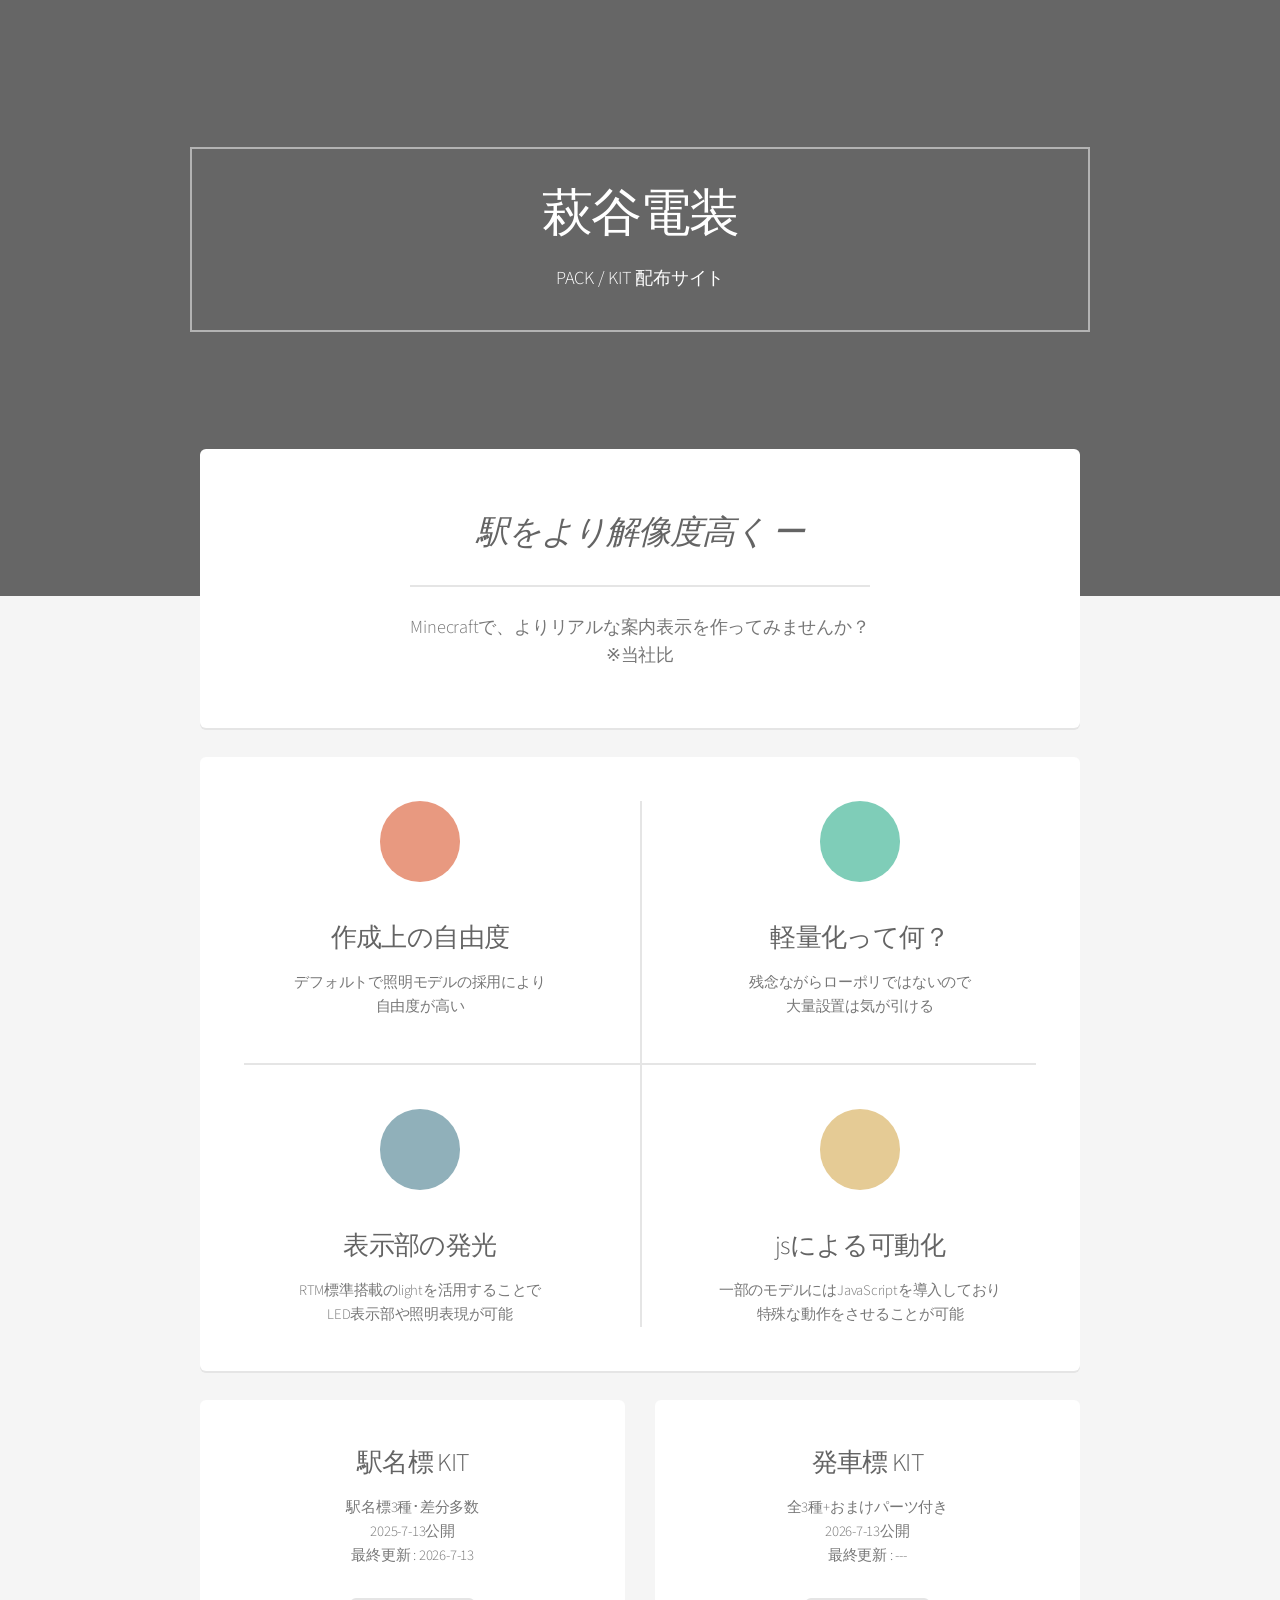
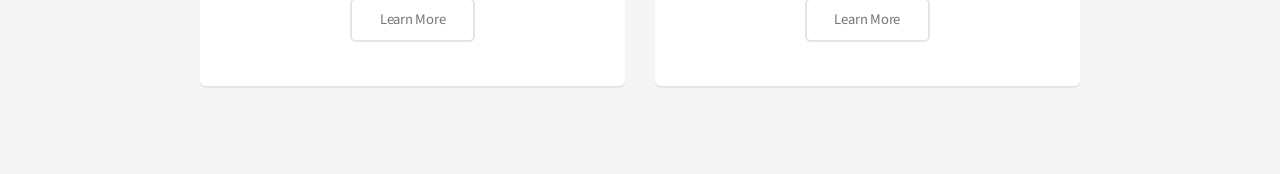
==== index.html @ 3c2722ae "改名" ====
<!DOCTYPE HTML>
<!--
	Alpha by HTML5 UP
	html5up.net | @ajlkn
	Free for personal and commercial use under the CCA 3.0 license (html5up.net/license)
-->
<html>
	<head>
		<title>萩谷電装 | HOME</title>
		<meta name="description" content="萩谷電装の公式サイトです。RTM Add-onの配布などを行っています。">
    	<meta name="viewport" content="width=device-width, initial-scale=1.0">
		<meta name="google-site-verification" content="NEF3RETQs-i0CZzL37BfuiIpjWG_Hh_5yvgDYaycKV8" />
		<link rel="icon" href="images/favicon.png" type="image/png">
		<meta charset="utf-8" />
		<meta name="viewport" content="width=device-width, initial-scale=1, user-scalable=no" />
		<link rel="stylesheet" href="assets/css/main.css" />
	</head>
	<body class="landing is-preload">
		<div id="page-wrapper">

			<!-- Header -->
				<div id="header-common"></div>

			<!-- Banner -->
				<section id="banner">
				    <div style="padding: 40px 80px; /* 上下、左右*/
								border: 2px solid rgba(255, 255, 255, 0.5); 
				                display: inline-block;
								width: 75%;
                				max-width: 900px;">
				        <h2>萩谷電装</h2>
				        <p>
				            PACK / KIT 配布サイト
				        </p>
					
				    </div>
				</section>

			<!-- Main -->
				<section id="main" class="container">

					<section class="box special">
						<header class="major">
							<h2><i>駅をより解像度高く ー</i></h2>
							<p>
								Minecraftで、よりリアルな案内表示を作ってみませんか？<br>
								※当社比
							</p>
						</header>
						<span class="image featured"><img src="images/pic01.jpg" alt="" /></span>
					</section>

					<section class="box special features">
						<div class="features-row">
							<section>
								<span class="icon solid major fa-bolt accent2"></span>
								<h3>作成上の自由度</h3>
								<p>デフォルトで照明モデルの採用により<br>自由度が高い</p>
							</section>
							<section>
								<span class="icon solid major fa-chart-area accent3"></span>
								<h3>軽量化って何？</h3>
								<p>残念ながらローポリではないので<br>大量設置は気が引ける</p>
							</section>
						</div>
						<div class="features-row">
							<section>
								<span class="icon solid major fa-lightbulb accent4"></span>
								<h3>表示部の発光</h3>
								<p>RTM標準搭載のlightを活用することで<br>LED表示部や照明表現が可能</p>
							</section>
							<section>
								<span class="icon solid major fa-code accent5"></span>
								<h3>jsによる可動化</h3>
								<p>一部のモデルにはJavaScriptを導入しており<br>特殊な動作をさせることが可能</p>
							</section>
						</div>
					</section>

					<div class="row">
						<div class="col-6 col-12-narrower">

							<section class="box special">
								<span class="image featured"><img src="images/pic02.jpg" alt="" /></span>
								<h3>駅名標 KIT</h3>
								<p>駅名標3種･差分多数<br>2025-7-13公開<br>最終更新 : 2026-7-13</p>
								<ul class="actions special">
									<li><a href="namesign.html" class="button alt">Learn More</a></li>
								</ul>
							</section>

						</div>
						<div class="col-6 col-12-narrower">

							<section class="box special">
								<span class="image featured"><img src="images/pic03.jpg" alt="" /></span>
								<h3>発車標 KIT</h3>
								<p>全3種+おまけパーツ付き<br>2026-7-13公開<br>最終更新 : ---</p>
								<ul class="actions special">
									<li><a href="depsign.html" class="button alt">Learn More</a></li>
								</ul>
							</section>

						</div>
					</div>

				</section>


			<!-- Footer -->
				<div id="footer-common"></div>

		</div>

		<!-- Scripts -->
			<script src="assets/js/common.js"></script>
			<script src="assets/js/jquery.min.js"></script>
			<script src="assets/js/jquery.dropotron.min.js"></script>
			<script src="assets/js/jquery.scrollex.min.js"></script>
			<script src="assets/js/browser.min.js"></script>
			<script src="assets/js/breakpoints.min.js"></script>
			<script src="assets/js/util.js"></script>

	</body>
</html>
---- assets/css/main.css ----
@import url("fontawesome-all.min.css");
@import url("https://fonts.googleapis.com/css?family=Source+Sans+Pro:300,400,300italic,400italic");

/*
	Alpha by HTML5 UP
	html5up.net | @ajlkn
	Free for personal and commercial use under the CCA 3.0 license (html5up.net/license)
*/

/* Reset */

/* Based on meyerweb.com/eric/tools/css/reset (v2.0 | 20110126 | License: public domain) */

	html, body, div, span, applet, object,
	iframe, h1, h2, h3, h4, h5, h6, p, blockquote,
	pre, a, abbr, acronym, address, big, cite,
	code, del, dfn, em, img, ins, kbd, q, s, samp,
	small, strike, strong, sub, sup, tt, var, b,
	u, i, center, dl, dt, dd, ol, ul, li, fieldset,
	form, label, legend, table, caption, tbody,
	tfoot, thead, tr, th, td, article, aside,
	canvas, details, embed, figure, figcaption,
	footer, header, hgroup, menu, nav, output, ruby,
	section, summary, time, mark, audio, video {
		margin: 0;
		padding: 0;
		border: 0;
		font-size: 100%;
		font: inherit;
		vertical-align: baseline;
	}

	article, aside, details, figcaption, figure,
	footer, header, hgroup, menu, nav, section {
		display: block;
	}

	body {
		line-height: 1;
	}

	ol, ul {
		list-style: none;
	}

	blockquote, q {
		quotes: none;
	}

		blockquote:before, blockquote:after, q:before, q:after {
			content: '';
			content: none;
		}

	table {
		border-collapse: collapse;
		border-spacing: 0;
	}

	body {
		-webkit-text-size-adjust: none;
	}

	mark {
		background-color: transparent;
		color: inherit;
	}

	input::-moz-focus-inner {
		border: 0;
		padding: 0;
	}

	input, select, textarea {
		-moz-appearance: none;
		-webkit-appearance: none;
		-ms-appearance: none;
		appearance: none;
	}

/* Basic */

	@-ms-viewport {
		width: device-width;
	}

	body {
		-ms-overflow-style: scrollbar;
	}

	@media screen and (max-width: 480px) {

		html, body {
			min-width: 320px;
		}

	}

	html {
		box-sizing: border-box;
	}

	*, *:before, *:after {
		box-sizing: inherit;
	}

	body {
		background: #f5f5f5;
	}

	body, input, select, textarea {
		color: #777;
		font-family: "Source Sans Pro", sans-serif;
		font-size: 16pt;
		font-weight: 300;
		line-height: 1.65em;
		letter-spacing: -0.015em;
	}

	a {
		-moz-transition: color 0.2s ease-in-out, border-bottom-color 0.2s ease-in-out;
		-webkit-transition: color 0.2s ease-in-out, border-bottom-color 0.2s ease-in-out;
		-ms-transition: color 0.2s ease-in-out, border-bottom-color 0.2s ease-in-out;
		transition: color 0.2s ease-in-out, border-bottom-color 0.2s ease-in-out;
		border-bottom: dotted 1px;
		color: #e89980;
		text-decoration: none;
	}

		a:hover {
			border-bottom-color: transparent;
		}

	strong, b {
		color: #646464;
		font-weight: 400;
	}

	em, i {
		font-style: italic;
	}

	p {
		margin: 0 0 2em 0;
	}

	h1, h2, h3, h4, h5, h6 {
		color: #646464;
		font-weight: 300;
		line-height: 1em;
		margin: 0 0 0.5em 0;
	}

		h1 a, h2 a, h3 a, h4 a, h5 a, h6 a {
			color: inherit;
			text-decoration: none;
		}

	h2 {
		font-size: 2.25em;
		line-height: 1.5em;
		letter-spacing: -0.035em;
	}

	h3 {
		font-size: 1.75em;
		line-height: 1.5em;
		letter-spacing: -0.025em;
	}

	h4 {
		font-size: 1.1em;
		line-height: 1.5em;
		letter-spacing: 0;
	}

	h5 {
		font-size: 0.9em;
		line-height: 1.5em;
		letter-spacing: 0;
	}

	h6 {
		font-size: 0.7em;
		line-height: 1.5em;
		letter-spacing: 0;
	}

	sub {
		font-size: 0.8em;
		position: relative;
		top: 0.5em;
	}

	sup {
		font-size: 0.8em;
		position: relative;
		top: -0.5em;
	}

	hr {
		border: 0;
		border-bottom: solid 2px #e5e5e5;
		margin: 2em 0;
	}

		hr.major {
			margin: 3em 0;
		}

	blockquote {
		border-left: solid 4px #e5e5e5;
		font-style: italic;
		margin: 0 0 2em 0;
		padding: 0.5em 0 0.5em 2em;
	}

	pre {
		-webkit-overflow-scrolling: touch;
		background: #f8f8f8;
		border-radius: 6px;
		border: solid 1px #e5e5e5;
		font-family: monospace;
		font-size: 0.9em;
		line-height: 1.75em;
		margin: 0 0 2em 0;
		overflow-x: auto;
		padding: 1em 1.5em;
	}

	code {
		background: #f8f8f8;
		border-radius: 6px;
		border: solid 1px #e5e5e5;
		font-family: monospace;
		font-size: 0.9em;
		margin: 0 0.25em;
		padding: 0.25em 0.65em;
	}

	.align-left {
		text-align: left;
	}

	.align-center {
		text-align: center;
	}

	.align-right {
		text-align: right;
	}

/* Row */

	.row {
		display: flex;
		flex-wrap: wrap;
		box-sizing: border-box;
		align-items: stretch;
	}

		.row > * {
			box-sizing: border-box;
		}

		.row.gtr-uniform > * > :last-child {
			margin-bottom: 0;
		}

		.row.aln-left {
			justify-content: flex-start;
		}

		.row.aln-center {
			justify-content: center;
		}

		.row.aln-right {
			justify-content: flex-end;
		}

		.row.aln-top {
			align-items: flex-start;
		}

		.row.aln-middle {
			align-items: center;
		}

		.row.aln-bottom {
			align-items: flex-end;
		}

		.row > .imp {
			order: -1;
		}

		.row > .col-1 {
			width: 8.33333%;
		}

		.row > .off-1 {
			margin-left: 8.33333%;
		}

		.row > .col-2 {
			width: 16.66667%;
		}

		.row > .off-2 {
			margin-left: 16.66667%;
		}

		.row > .col-3 {
			width: 25%;
		}

		.row > .off-3 {
			margin-left: 25%;
		}

		.row > .col-4 {
			width: 33.33333%;
		}

		.row > .off-4 {
			margin-left: 33.33333%;
		}

		.row > .col-5 {
			width: 41.66667%;
		}

		.row > .off-5 {
			margin-left: 41.66667%;
		}

		.row > .col-6 {
			width: 50%;
		}

		.row > .off-6 {
			margin-left: 50%;
		}

		.row > .col-7 {
			width: 58.33333%;
		}

		.row > .off-7 {
			margin-left: 58.33333%;
		}

		.row > .col-8 {
			width: 66.66667%;
		}

		.row > .off-8 {
			margin-left: 66.66667%;
		}

		.row > .col-9 {
			width: 75%;
		}

		.row > .off-9 {
			margin-left: 75%;
		}

		.row > .col-10 {
			width: 83.33333%;
		}

		.row > .off-10 {
			margin-left: 83.33333%;
		}

		.row > .col-11 {
			width: 91.66667%;
		}

		.row > .off-11 {
			margin-left: 91.66667%;
		}

		.row > .col-12 {
			width: 100%;
		}

		.row > .off-12 {
			margin-left: 100%;
		}

		.row.gtr-0 {
			margin-top: 0;
			margin-left: 0em;
		}

			.row.gtr-0 > * {
				padding: 0 0 0 0em;
			}

			.row.gtr-0.gtr-uniform {
				margin-top: 0em;
			}

				.row.gtr-0.gtr-uniform > * {
					padding-top: 0em;
				}

		.row.gtr-25 {
			margin-top: 0;
			margin-left: -0.5em;
		}

			.row.gtr-25 > * {
				padding: 0 0 0 0.5em;
			}

			.row.gtr-25.gtr-uniform {
				margin-top: -0.5em;
			}

				.row.gtr-25.gtr-uniform > * {
					padding-top: 0.5em;
				}

		.row.gtr-50 {
			margin-top: 0;
			margin-left: -1em;
		}

			.row.gtr-50 > * {
				padding: 0 0 0 1em;
			}

			.row.gtr-50.gtr-uniform {
				margin-top: -1em;
			}

				.row.gtr-50.gtr-uniform > * {
					padding-top: 1em;
				}

		.row {
			margin-top: 0;
			margin-left: -2em;
		}

			.row > * {
				padding: 0 0 0 2em;
			}

			.row.gtr-uniform {
				margin-top: -2em;
			}

				.row.gtr-uniform > * {
					padding-top: 2em;
				}

		.row.gtr-150 {
			margin-top: 0;
			margin-left: -3em;
		}

			.row.gtr-150 > * {
				padding: 0 0 0 3em;
			}

			.row.gtr-150.gtr-uniform {
				margin-top: -3em;
			}

				.row.gtr-150.gtr-uniform > * {
					padding-top: 3em;
				}

		.row.gtr-200 {
			margin-top: 0;
			margin-left: -4em;
		}

			.row.gtr-200 > * {
				padding: 0 0 0 4em;
			}

			.row.gtr-200.gtr-uniform {
				margin-top: -4em;
			}

				.row.gtr-200.gtr-uniform > * {
					padding-top: 4em;
				}

		@media screen and (max-width: 1680px) {

			.row {
				display: flex;
				flex-wrap: wrap;
				box-sizing: border-box;
				align-items: stretch;
			}

				.row > * {
					box-sizing: border-box;
				}

				.row.gtr-uniform > * > :last-child {
					margin-bottom: 0;
				}

				.row.aln-left {
					justify-content: flex-start;
				}

				.row.aln-center {
					justify-content: center;
				}

				.row.aln-right {
					justify-content: flex-end;
				}

				.row.aln-top {
					align-items: flex-start;
				}

				.row.aln-middle {
					align-items: center;
				}

				.row.aln-bottom {
					align-items: flex-end;
				}

				.row > .imp-wide {
					order: -1;
				}

				.row > .col-1-wide {
					width: 8.33333%;
				}

				.row > .off-1-wide {
					margin-left: 8.33333%;
				}

				.row > .col-2-wide {
					width: 16.66667%;
				}

				.row > .off-2-wide {
					margin-left: 16.66667%;
				}

				.row > .col-3-wide {
					width: 25%;
				}

				.row > .off-3-wide {
					margin-left: 25%;
				}

				.row > .col-4-wide {
					width: 33.33333%;
				}

				.row > .off-4-wide {
					margin-left: 33.33333%;
				}

				.row > .col-5-wide {
					width: 41.66667%;
				}

				.row > .off-5-wide {
					margin-left: 41.66667%;
				}

				.row > .col-6-wide {
					width: 50%;
				}

				.row > .off-6-wide {
					margin-left: 50%;
				}

				.row > .col-7-wide {
					width: 58.33333%;
				}

				.row > .off-7-wide {
					margin-left: 58.33333%;
				}

				.row > .col-8-wide {
					width: 66.66667%;
				}

				.row > .off-8-wide {
					margin-left: 66.66667%;
				}

				.row > .col-9-wide {
					width: 75%;
				}

				.row > .off-9-wide {
					margin-left: 75%;
				}

				.row > .col-10-wide {
					width: 83.33333%;
				}

				.row > .off-10-wide {
					margin-left: 83.33333%;
				}

				.row > .col-11-wide {
					width: 91.66667%;
				}

				.row > .off-11-wide {
					margin-left: 91.66667%;
				}

				.row > .col-12-wide {
					width: 100%;
				}

				.row > .off-12-wide {
					margin-left: 100%;
				}

				.row.gtr-0 {
					margin-top: 0;
					margin-left: 0em;
				}

					.row.gtr-0 > * {
						padding: 0 0 0 0em;
					}

					.row.gtr-0.gtr-uniform {
						margin-top: 0em;
					}

						.row.gtr-0.gtr-uniform > * {
							padding-top: 0em;
						}

				.row.gtr-25 {
					margin-top: 0;
					margin-left: -0.5em;
				}

					.row.gtr-25 > * {
						padding: 0 0 0 0.5em;
					}

					.row.gtr-25.gtr-uniform {
						margin-top: -0.5em;
					}

						.row.gtr-25.gtr-uniform > * {
							padding-top: 0.5em;
						}

				.row.gtr-50 {
					margin-top: 0;
					margin-left: -1em;
				}

					.row.gtr-50 > * {
						padding: 0 0 0 1em;
					}

					.row.gtr-50.gtr-uniform {
						margin-top: -1em;
					}

						.row.gtr-50.gtr-uniform > * {
							padding-top: 1em;
						}

				.row {
					margin-top: 0;
					margin-left: -2em;
				}

					.row > * {
						padding: 0 0 0 2em;
					}

					.row.gtr-uniform {
						margin-top: -2em;
					}

						.row.gtr-uniform > * {
							padding-top: 2em;
						}

				.row.gtr-150 {
					margin-top: 0;
					margin-left: -3em;
				}

					.row.gtr-150 > * {
						padding: 0 0 0 3em;
					}

					.row.gtr-150.gtr-uniform {
						margin-top: -3em;
					}

						.row.gtr-150.gtr-uniform > * {
							padding-top: 3em;
						}

				.row.gtr-200 {
					margin-top: 0;
					margin-left: -4em;
				}

					.row.gtr-200 > * {
						padding: 0 0 0 4em;
					}

					.row.gtr-200.gtr-uniform {
						margin-top: -4em;
					}

						.row.gtr-200.gtr-uniform > * {
							padding-top: 4em;
						}

		}

		@media screen and (max-width: 1280px) {

			.row {
				display: flex;
				flex-wrap: wrap;
				box-sizing: border-box;
				align-items: stretch;
			}

				.row > * {
					box-sizing: border-box;
				}

				.row.gtr-uniform > * > :last-child {
					margin-bottom: 0;
				}

				.row.aln-left {
					justify-content: flex-start;
				}

				.row.aln-center {
					justify-content: center;
				}

				.row.aln-right {
					justify-content: flex-end;
				}

				.row.aln-top {
					align-items: flex-start;
				}

				.row.aln-middle {
					align-items: center;
				}

				.row.aln-bottom {
					align-items: flex-end;
				}

				.row > .imp-normal {
					order: -1;
				}

				.row > .col-1-normal {
					width: 8.33333%;
				}

				.row > .off-1-normal {
					margin-left: 8.33333%;
				}

				.row > .col-2-normal {
					width: 16.66667%;
				}

				.row > .off-2-normal {
					margin-left: 16.66667%;
				}

				.row > .col-3-normal {
					width: 25%;
				}

				.row > .off-3-normal {
					margin-left: 25%;
				}

				.row > .col-4-normal {
					width: 33.33333%;
				}

				.row > .off-4-normal {
					margin-left: 33.33333%;
				}

				.row > .col-5-normal {
					width: 41.66667%;
				}

				.row > .off-5-normal {
					margin-left: 41.66667%;
				}

				.row > .col-6-normal {
					width: 50%;
				}

				.row > .off-6-normal {
					margin-left: 50%;
				}

				.row > .col-7-normal {
					width: 58.33333%;
				}

				.row > .off-7-normal {
					margin-left: 58.33333%;
				}

				.row > .col-8-normal {
					width: 66.66667%;
				}

				.row > .off-8-normal {
					margin-left: 66.66667%;
				}

				.row > .col-9-normal {
					width: 75%;
				}

				.row > .off-9-normal {
					margin-left: 75%;
				}

				.row > .col-10-normal {
					width: 83.33333%;
				}

				.row > .off-10-normal {
					margin-left: 83.33333%;
				}

				.row > .col-11-normal {
					width: 91.66667%;
				}

				.row > .off-11-normal {
					margin-left: 91.66667%;
				}

				.row > .col-12-normal {
					width: 100%;
				}

				.row > .off-12-normal {
					margin-left: 100%;
				}

				.row.gtr-0 {
					margin-top: 0;
					margin-left: 0em;
				}

					.row.gtr-0 > * {
						padding: 0 0 0 0em;
					}

					.row.gtr-0.gtr-uniform {
						margin-top: 0em;
					}

						.row.gtr-0.gtr-uniform > * {
							padding-top: 0em;
						}

				.row.gtr-25 {
					margin-top: 0;
					margin-left: -0.5em;
				}

					.row.gtr-25 > * {
						padding: 0 0 0 0.5em;
					}

					.row.gtr-25.gtr-uniform {
						margin-top: -0.5em;
					}

						.row.gtr-25.gtr-uniform > * {
							padding-top: 0.5em;
						}

				.row.gtr-50 {
					margin-top: 0;
					margin-left: -1em;
				}

					.row.gtr-50 > * {
						padding: 0 0 0 1em;
					}

					.row.gtr-50.gtr-uniform {
						margin-top: -1em;
					}

						.row.gtr-50.gtr-uniform > * {
							padding-top: 1em;
						}

				.row {
					margin-top: 0;
					margin-left: -2em;
				}

					.row > * {
						padding: 0 0 0 2em;
					}

					.row.gtr-uniform {
						margin-top: -2em;
					}

						.row.gtr-uniform > * {
							padding-top: 2em;
						}

				.row.gtr-150 {
					margin-top: 0;
					margin-left: -3em;
				}

					.row.gtr-150 > * {
						padding: 0 0 0 3em;
					}

					.row.gtr-150.gtr-uniform {
						margin-top: -3em;
					}

						.row.gtr-150.gtr-uniform > * {
							padding-top: 3em;
						}

				.row.gtr-200 {
					margin-top: 0;
					margin-left: -4em;
				}

					.row.gtr-200 > * {
						padding: 0 0 0 4em;
					}

					.row.gtr-200.gtr-uniform {
						margin-top: -4em;
					}

						.row.gtr-200.gtr-uniform > * {
							padding-top: 4em;
						}

		}

		@media screen and (max-width: 980px) {

			.row {
				display: flex;
				flex-wrap: wrap;
				box-sizing: border-box;
				align-items: stretch;
			}

				.row > * {
					box-sizing: border-box;
				}

				.row.gtr-uniform > * > :last-child {
					margin-bottom: 0;
				}

				.row.aln-left {
					justify-content: flex-start;
				}

				.row.aln-center {
					justify-content: center;
				}

				.row.aln-right {
					justify-content: flex-end;
				}

				.row.aln-top {
					align-items: flex-start;
				}

				.row.aln-middle {
					align-items: center;
				}

				.row.aln-bottom {
					align-items: flex-end;
				}

				.row > .imp-narrow {
					order: -1;
				}

				.row > .col-1-narrow {
					width: 8.33333%;
				}

				.row > .off-1-narrow {
					margin-left: 8.33333%;
				}

				.row > .col-2-narrow {
					width: 16.66667%;
				}

				.row > .off-2-narrow {
					margin-left: 16.66667%;
				}

				.row > .col-3-narrow {
					width: 25%;
				}

				.row > .off-3-narrow {
					margin-left: 25%;
				}

				.row > .col-4-narrow {
					width: 33.33333%;
				}

				.row > .off-4-narrow {
					margin-left: 33.33333%;
				}

				.row > .col-5-narrow {
					width: 41.66667%;
				}

				.row > .off-5-narrow {
					margin-left: 41.66667%;
				}

				.row > .col-6-narrow {
					width: 50%;
				}

				.row > .off-6-narrow {
					margin-left: 50%;
				}

				.row > .col-7-narrow {
					width: 58.33333%;
				}

				.row > .off-7-narrow {
					margin-left: 58.33333%;
				}

				.row > .col-8-narrow {
					width: 66.66667%;
				}

				.row > .off-8-narrow {
					margin-left: 66.66667%;
				}

				.row > .col-9-narrow {
					width: 75%;
				}

				.row > .off-9-narrow {
					margin-left: 75%;
				}

				.row > .col-10-narrow {
					width: 83.33333%;
				}

				.row > .off-10-narrow {
					margin-left: 83.33333%;
				}

				.row > .col-11-narrow {
					width: 91.66667%;
				}

				.row > .off-11-narrow {
					margin-left: 91.66667%;
				}

				.row > .col-12-narrow {
					width: 100%;
				}

				.row > .off-12-narrow {
					margin-left: 100%;
				}

				.row.gtr-0 {
					margin-top: 0;
					margin-left: 0em;
				}

					.row.gtr-0 > * {
						padding: 0 0 0 0em;
					}

					.row.gtr-0.gtr-uniform {
						margin-top: 0em;
					}

						.row.gtr-0.gtr-uniform > * {
							padding-top: 0em;
						}

				.row.gtr-25 {
					margin-top: 0;
					margin-left: -0.5em;
				}

					.row.gtr-25 > * {
						padding: 0 0 0 0.5em;
					}

					.row.gtr-25.gtr-uniform {
						margin-top: -0.5em;
					}

						.row.gtr-25.gtr-uniform > * {
							padding-top: 0.5em;
						}

				.row.gtr-50 {
					margin-top: 0;
					margin-left: -1em;
				}

					.row.gtr-50 > * {
						padding: 0 0 0 1em;
					}

					.row.gtr-50.gtr-uniform {
						margin-top: -1em;
					}

						.row.gtr-50.gtr-uniform > * {
							padding-top: 1em;
						}

				.row {
					margin-top: 0;
					margin-left: -2em;
				}

					.row > * {
						padding: 0 0 0 2em;
					}

					.row.gtr-uniform {
						margin-top: -2em;
					}

						.row.gtr-uniform > * {
							padding-top: 2em;
						}

				.row.gtr-150 {
					margin-top: 0;
					margin-left: -3em;
				}

					.row.gtr-150 > * {
						padding: 0 0 0 3em;
					}

					.row.gtr-150.gtr-uniform {
						margin-top: -3em;
					}

						.row.gtr-150.gtr-uniform > * {
							padding-top: 3em;
						}

				.row.gtr-200 {
					margin-top: 0;
					margin-left: -4em;
				}

					.row.gtr-200 > * {
						padding: 0 0 0 4em;
					}

					.row.gtr-200.gtr-uniform {
						margin-top: -4em;
					}

						.row.gtr-200.gtr-uniform > * {
							padding-top: 4em;
						}

		}

		@media screen and (max-width: 840px) {

			.row {
				display: flex;
				flex-wrap: wrap;
				box-sizing: border-box;
				align-items: stretch;
			}

				.row > * {
					box-sizing: border-box;
				}

				.row.gtr-uniform > * > :last-child {
					margin-bottom: 0;
				}

				.row.aln-left {
					justify-content: flex-start;
				}

				.row.aln-center {
					justify-content: center;
				}

				.row.aln-right {
					justify-content: flex-end;
				}

				.row.aln-top {
					align-items: flex-start;
				}

				.row.aln-middle {
					align-items: center;
				}

				.row.aln-bottom {
					align-items: flex-end;
				}

				.row > .imp-narrower {
					order: -1;
				}

				.row > .col-1-narrower {
					width: 8.33333%;
				}

				.row > .off-1-narrower {
					margin-left: 8.33333%;
				}

				.row > .col-2-narrower {
					width: 16.66667%;
				}

				.row > .off-2-narrower {
					margin-left: 16.66667%;
				}

				.row > .col-3-narrower {
					width: 25%;
				}

				.row > .off-3-narrower {
					margin-left: 25%;
				}

				.row > .col-4-narrower {
					width: 33.33333%;
				}

				.row > .off-4-narrower {
					margin-left: 33.33333%;
				}

				.row > .col-5-narrower {
					width: 41.66667%;
				}

				.row > .off-5-narrower {
					margin-left: 41.66667%;
				}

				.row > .col-6-narrower {
					width: 50%;
				}

				.row > .off-6-narrower {
					margin-left: 50%;
				}

				.row > .col-7-narrower {
					width: 58.33333%;
				}

				.row > .off-7-narrower {
					margin-left: 58.33333%;
				}

				.row > .col-8-narrower {
					width: 66.66667%;
				}

				.row > .off-8-narrower {
					margin-left: 66.66667%;
				}

				.row > .col-9-narrower {
					width: 75%;
				}

				.row > .off-9-narrower {
					margin-left: 75%;
				}

				.row > .col-10-narrower {
					width: 83.33333%;
				}

				.row > .off-10-narrower {
					margin-left: 83.33333%;
				}

				.row > .col-11-narrower {
					width: 91.66667%;
				}

				.row > .off-11-narrower {
					margin-left: 91.66667%;
				}

				.row > .col-12-narrower {
					width: 100%;
				}

				.row > .off-12-narrower {
					margin-left: 100%;
				}

				.row.gtr-0 {
					margin-top: 0;
					margin-left: 0em;
				}

					.row.gtr-0 > * {
						padding: 0 0 0 0em;
					}

					.row.gtr-0.gtr-uniform {
						margin-top: 0em;
					}

						.row.gtr-0.gtr-uniform > * {
							padding-top: 0em;
						}

				.row.gtr-25 {
					margin-top: 0;
					margin-left: -0.5em;
				}

					.row.gtr-25 > * {
						padding: 0 0 0 0.5em;
					}

					.row.gtr-25.gtr-uniform {
						margin-top: -0.5em;
					}

						.row.gtr-25.gtr-uniform > * {
							padding-top: 0.5em;
						}

				.row.gtr-50 {
					margin-top: 0;
					margin-left: -1em;
				}

					.row.gtr-50 > * {
						padding: 0 0 0 1em;
					}

					.row.gtr-50.gtr-uniform {
						margin-top: -1em;
					}

						.row.gtr-50.gtr-uniform > * {
							padding-top: 1em;
						}

				.row {
					margin-top: 0;
					margin-left: -2em;
				}

					.row > * {
						padding: 0 0 0 2em;
					}

					.row.gtr-uniform {
						margin-top: -2em;
					}

						.row.gtr-uniform > * {
							padding-top: 2em;
						}

				.row.gtr-150 {
					margin-top: 0;
					margin-left: -3em;
				}

					.row.gtr-150 > * {
						padding: 0 0 0 3em;
					}

					.row.gtr-150.gtr-uniform {
						margin-top: -3em;
					}

						.row.gtr-150.gtr-uniform > * {
							padding-top: 3em;
						}

				.row.gtr-200 {
					margin-top: 0;
					margin-left: -4em;
				}

					.row.gtr-200 > * {
						padding: 0 0 0 4em;
					}

					.row.gtr-200.gtr-uniform {
						margin-top: -4em;
					}

						.row.gtr-200.gtr-uniform > * {
							padding-top: 4em;
						}

		}

		@media screen and (max-width: 736px) {

			.row {
				display: flex;
				flex-wrap: wrap;
				box-sizing: border-box;
				align-items: stretch;
			}

				.row > * {
					box-sizing: border-box;
				}

				.row.gtr-uniform > * > :last-child {
					margin-bottom: 0;
				}

				.row.aln-left {
					justify-content: flex-start;
				}

				.row.aln-center {
					justify-content: center;
				}

				.row.aln-right {
					justify-content: flex-end;
				}

				.row.aln-top {
					align-items: flex-start;
				}

				.row.aln-middle {
					align-items: center;
				}

				.row.aln-bottom {
					align-items: flex-end;
				}

				.row > .imp-mobile {
					order: -1;
				}

				.row > .col-1-mobile {
					width: 8.33333%;
				}

				.row > .off-1-mobile {
					margin-left: 8.33333%;
				}

				.row > .col-2-mobile {
					width: 16.66667%;
				}

				.row > .off-2-mobile {
					margin-left: 16.66667%;
				}

				.row > .col-3-mobile {
					width: 25%;
				}

				.row > .off-3-mobile {
					margin-left: 25%;
				}

				.row > .col-4-mobile {
					width: 33.33333%;
				}

				.row > .off-4-mobile {
					margin-left: 33.33333%;
				}

				.row > .col-5-mobile {
					width: 41.66667%;
				}

				.row > .off-5-mobile {
					margin-left: 41.66667%;
				}

				.row > .col-6-mobile {
					width: 50%;
				}

				.row > .off-6-mobile {
					margin-left: 50%;
				}

				.row > .col-7-mobile {
					width: 58.33333%;
				}

				.row > .off-7-mobile {
					margin-left: 58.33333%;
				}

				.row > .col-8-mobile {
					width: 66.66667%;
				}

				.row > .off-8-mobile {
					margin-left: 66.66667%;
				}

				.row > .col-9-mobile {
					width: 75%;
				}

				.row > .off-9-mobile {
					margin-left: 75%;
				}

				.row > .col-10-mobile {
					width: 83.33333%;
				}

				.row > .off-10-mobile {
					margin-left: 83.33333%;
				}

				.row > .col-11-mobile {
					width: 91.66667%;
				}

				.row > .off-11-mobile {
					margin-left: 91.66667%;
				}

				.row > .col-12-mobile {
					width: 100%;
				}

				.row > .off-12-mobile {
					margin-left: 100%;
				}

				.row.gtr-0 {
					margin-top: 0;
					margin-left: 0em;
				}

					.row.gtr-0 > * {
						padding: 0 0 0 0em;
					}

					.row.gtr-0.gtr-uniform {
						margin-top: 0em;
					}

						.row.gtr-0.gtr-uniform > * {
							padding-top: 0em;
						}

				.row.gtr-25 {
					margin-top: 0;
					margin-left: -0.5em;
				}

					.row.gtr-25 > * {
						padding: 0 0 0 0.5em;
					}

					.row.gtr-25.gtr-uniform {
						margin-top: -0.5em;
					}

						.row.gtr-25.gtr-uniform > * {
							padding-top: 0.5em;
						}

				.row.gtr-50 {
					margin-top: 0;
					margin-left: -1em;
				}

					.row.gtr-50 > * {
						padding: 0 0 0 1em;
					}

					.row.gtr-50.gtr-uniform {
						margin-top: -1em;
					}

						.row.gtr-50.gtr-uniform > * {
							padding-top: 1em;
						}

				.row {
					margin-top: 0;
					margin-left: -2em;
				}

					.row > * {
						padding: 0 0 0 2em;
					}

					.row.gtr-uniform {
						margin-top: -2em;
					}

						.row.gtr-uniform > * {
							padding-top: 2em;
						}

				.row.gtr-150 {
					margin-top: 0;
					margin-left: -3em;
				}

					.row.gtr-150 > * {
						padding: 0 0 0 3em;
					}

					.row.gtr-150.gtr-uniform {
						margin-top: -3em;
					}

						.row.gtr-150.gtr-uniform > * {
							padding-top: 3em;
						}

				.row.gtr-200 {
					margin-top: 0;
					margin-left: -4em;
				}

					.row.gtr-200 > * {
						padding: 0 0 0 4em;
					}

					.row.gtr-200.gtr-uniform {
						margin-top: -4em;
					}

						.row.gtr-200.gtr-uniform > * {
							padding-top: 4em;
						}

		}

		@media screen and (max-width: 480px) {

			.row {
				display: flex;
				flex-wrap: wrap;
				box-sizing: border-box;
				align-items: stretch;
			}

				.row > * {
					box-sizing: border-box;
				}

				.row.gtr-uniform > * > :last-child {
					margin-bottom: 0;
				}

				.row.aln-left {
					justify-content: flex-start;
				}

				.row.aln-center {
					justify-content: center;
				}

				.row.aln-right {
					justify-content: flex-end;
				}

				.row.aln-top {
					align-items: flex-start;
				}

				.row.aln-middle {
					align-items: center;
				}

				.row.aln-bottom {
					align-items: flex-end;
				}

				.row > .imp-mobilep {
					order: -1;
				}

				.row > .col-1-mobilep {
					width: 8.33333%;
				}

				.row > .off-1-mobilep {
					margin-left: 8.33333%;
				}

				.row > .col-2-mobilep {
					width: 16.66667%;
				}

				.row > .off-2-mobilep {
					margin-left: 16.66667%;
				}

				.row > .col-3-mobilep {
					width: 25%;
				}

				.row > .off-3-mobilep {
					margin-left: 25%;
				}

				.row > .col-4-mobilep {
					width: 33.33333%;
				}

				.row > .off-4-mobilep {
					margin-left: 33.33333%;
				}

				.row > .col-5-mobilep {
					width: 41.66667%;
				}

				.row > .off-5-mobilep {
					margin-left: 41.66667%;
				}

				.row > .col-6-mobilep {
					width: 50%;
				}

				.row > .off-6-mobilep {
					margin-left: 50%;
				}

				.row > .col-7-mobilep {
					width: 58.33333%;
				}

				.row > .off-7-mobilep {
					margin-left: 58.33333%;
				}

				.row > .col-8-mobilep {
					width: 66.66667%;
				}

				.row > .off-8-mobilep {
					margin-left: 66.66667%;
				}

				.row > .col-9-mobilep {
					width: 75%;
				}

				.row > .off-9-mobilep {
					margin-left: 75%;
				}

				.row > .col-10-mobilep {
					width: 83.33333%;
				}

				.row > .off-10-mobilep {
					margin-left: 83.33333%;
				}

				.row > .col-11-mobilep {
					width: 91.66667%;
				}

				.row > .off-11-mobilep {
					margin-left: 91.66667%;
				}

				.row > .col-12-mobilep {
					width: 100%;
				}

				.row > .off-12-mobilep {
					margin-left: 100%;
				}

				.row.gtr-0 {
					margin-top: 0;
					margin-left: 0em;
				}

					.row.gtr-0 > * {
						padding: 0 0 0 0em;
					}

					.row.gtr-0.gtr-uniform {
						margin-top: 0em;
					}

						.row.gtr-0.gtr-uniform > * {
							padding-top: 0em;
						}

				.row.gtr-25 {
					margin-top: 0;
					margin-left: -0.5em;
				}

					.row.gtr-25 > * {
						padding: 0 0 0 0.5em;
					}

					.row.gtr-25.gtr-uniform {
						margin-top: -0.5em;
					}

						.row.gtr-25.gtr-uniform > * {
							padding-top: 0.5em;
						}

				.row.gtr-50 {
					margin-top: 0;
					margin-left: -1em;
				}

					.row.gtr-50 > * {
						padding: 0 0 0 1em;
					}

					.row.gtr-50.gtr-uniform {
						margin-top: -1em;
					}

						.row.gtr-50.gtr-uniform > * {
							padding-top: 1em;
						}

				.row {
					margin-top: 0;
					margin-left: -2em;
				}

					.row > * {
						padding: 0 0 0 2em;
					}

					.row.gtr-uniform {
						margin-top: -2em;
					}

						.row.gtr-uniform > * {
							padding-top: 2em;
						}

				.row.gtr-150 {
					margin-top: 0;
					margin-left: -3em;
				}

					.row.gtr-150 > * {
						padding: 0 0 0 3em;
					}

					.row.gtr-150.gtr-uniform {
						margin-top: -3em;
					}

						.row.gtr-150.gtr-uniform > * {
							padding-top: 3em;
						}

				.row.gtr-200 {
					margin-top: 0;
					margin-left: -4em;
				}

					.row.gtr-200 > * {
						padding: 0 0 0 4em;
					}

					.row.gtr-200.gtr-uniform {
						margin-top: -4em;
					}

						.row.gtr-200.gtr-uniform > * {
							padding-top: 4em;
						}

		}

/* Container */

	.container {
		margin: 0 auto;
		max-width: calc(100% - 5em);
		width: 60em;
	}

		.container.xsmall {
			width: 15em;
		}

		.container.small {
			width: 30em;
		}

		.container.medium {
			width: 45em;
		}

		.container.large {
			width: 75em;
		}

		.container.xlarge {
			width: 90em;
		}

		.container.max {
			width: 100%;
		}

		@media screen and (max-width: 840px) {

			.container {
				width: 100% !important;
			}

		}

		@media screen and (max-width: 736px) {

			.container {
				max-width: 100%;
			}

		}

/* Section/Article */

	section.special, article.special {
		text-align: center;
	}

	header p {
		color: #999;
		position: relative;
		margin: 0 0 1.5em 0;
		font-style: italic;
	}

	header h2 + p {
		font-size: 1.25em;
		margin-top: -1em;
		line-height: 1.5em;
	}

	header h3 + p {
		font-size: 1.1em;
		margin-top: -0.85em;
		line-height: 1.5em;
	}

	header h4 + p,
	header h5 + p,
	header h6 + p {
		font-size: 0.8em;
		margin-top: -0.5em;
		line-height: 1.5em;
	}

	header.major {
		padding: 1em 0;
		text-align: center;
	}

		header.major h2 {
			margin: 0;
		}

		header.major p {
			display: inline-block;
			border-top: solid 2px #e5e5e5;
			color: #777;
			margin: 1.5em 0 0 0;
			padding: 1.5em 0 0 0;
			font-style: normal;
		}

/* Form */

	form {
		margin: 0 0 2em 0;
	}

	label {
		color: #646464;
		display: block;
		font-size: 0.9em;
		font-weight: 300;
		margin: 0 0 1em 0;
	}

	input[type="text"],
	input[type="password"],
	input[type="email"],
	select,
	textarea {
		-moz-appearance: none;
		-webkit-appearance: none;
		-ms-appearance: none;
		appearance: none;
		background-color: #f8f8f8;
		border-radius: 6px;
		border: solid 1px #e5e5e5;
		color: inherit;
		display: block;
		outline: 0;
		padding: 0 1em;
		text-decoration: none;
		width: 100%;
    	resize: none; /* これで手動サイズ変更を禁止します */
	}

		input[type="text"]:invalid,
		input[type="password"]:invalid,
		input[type="email"]:invalid,
		select:invalid,
		textarea:invalid {
			box-shadow: none;
		}

		input[type="text"]:focus,
		input[type="password"]:focus,
		input[type="email"]:focus,
		select:focus,
		textarea:focus {
			border-color: #e89980;
			box-shadow: 0 0 0 2px #e89980;
		}

	select {
		background-image: url("data:image/svg+xml;charset=utf8,%3Csvg xmlns='http://www.w3.org/2000/svg' width='40' height='40' preserveAspectRatio='none' viewBox='0 0 40 40'%3E%3Cpath d='M9.4,12.3l10.4,10.4l10.4-10.4c0.2-0.2,0.5-0.4,0.9-0.4c0.3,0,0.6,0.1,0.9,0.4l3.3,3.3c0.2,0.2,0.4,0.5,0.4,0.9 c0,0.4-0.1,0.6-0.4,0.9L20.7,31.9c-0.2,0.2-0.5,0.4-0.9,0.4c-0.3,0-0.6-0.1-0.9-0.4L4.3,17.3c-0.2-0.2-0.4-0.5-0.4-0.9 c0-0.4,0.1-0.6,0.4-0.9l3.3-3.3c0.2-0.2,0.5-0.4,0.9-0.4S9.1,12.1,9.4,12.3z' fill='%23e5e5e5' /%3E%3C/svg%3E");
		background-size: 1.25em;
		background-repeat: no-repeat;
		background-position: calc(100% - 1em) center;
		height: 3em;
		padding-right: 3em;
		text-overflow: ellipsis;
	}

		select option {
			color: #777;
			background-color: #f5f5f5;
		}

		select:focus::-ms-value {
			background-color: transparent;
		}

		select::-ms-expand {
			display: none;
		}

	input[type="text"],
	input[type="password"],
	input[type="email"],
	select {
		height: 3em;
	}

	textarea {
		padding: 0.75em 1em;
	}

	input[type="checkbox"],
	input[type="radio"] {
		-moz-appearance: none;
		-webkit-appearance: none;
		-ms-appearance: none;
		appearance: none;
		display: block;
		float: left;
		margin-right: -2em;
		opacity: 0;
		width: 1em;
		z-index: -1;
	}

		input[type="checkbox"] + label,
		input[type="radio"] + label {
			text-decoration: none;
			color: #777;
			cursor: pointer;
			display: inline-block;
			font-size: 1em;
			font-weight: 300;
			padding-left: 2.55em;
			padding-right: 0.75em;
			position: relative;
		}

			input[type="checkbox"] + label:before,
			input[type="radio"] + label:before {
				-moz-osx-font-smoothing: grayscale;
				-webkit-font-smoothing: antialiased;
				display: inline-block;
				font-style: normal;
				font-variant: normal;
				text-rendering: auto;
				line-height: 1;
				text-transform: none !important;
				font-family: 'Font Awesome 5 Free';
				font-weight: 900;
			}

			input[type="checkbox"] + label:before,
			input[type="radio"] + label:before {
				background: #f8f8f8;
				border-radius: 6px;
				border: solid 1px #e5e5e5;
				content: '';
				display: inline-block;
				font-size: 0.8em;
				height: 2.25em;
				left: 0;
				line-height: 2.25em;
				position: absolute;
				text-align: center;
				top: 0;
				width: 2.25em;
			}

		input[type="checkbox"]:checked + label:before,
		input[type="radio"]:checked + label:before {
			background: #666;
			border-color: #666;
			color: #ffffff;
			content: '\f00c';
		}

		input[type="checkbox"]:focus + label:before,
		input[type="radio"]:focus + label:before {
			border-color: #e89980;
			box-shadow: 0 0 0 1px #e89980;
		}

	input[type="checkbox"] + label:before {
		border-radius: 6px;
	}

	input[type="radio"] + label:before {
		border-radius: 100%;
	}

	::-webkit-input-placeholder {
		color: #999 !important;
		opacity: 1.0;
	}

	:-moz-placeholder {
		color: #999 !important;
		opacity: 1.0;
	}

	::-moz-placeholder {
		color: #999 !important;
		opacity: 1.0;
	}

	:-ms-input-placeholder {
		color: #999 !important;
		opacity: 1.0;
	}

/* Box */

	.box {
		background: #fff;
		border-radius: 6px;
		box-shadow: 0 2px 0 0 #e5e5e5;
		margin: 0 0 2em 0;
		padding: 3em;
	}

		.box > :last-child {
			margin-bottom: 0;
		}

		.box.alt {
			background: none !important;
			border-radius: 0 !important;
			box-shadow: none !important;
			margin: 0 0 2em 0;
			padding: 0 !important;
		}

		.box.features .features-row {
			border-top: solid 2px #e5e5e5;
			position: relative;
		}

			.box.features .features-row:after {
				clear: both;
				content: '';
				display: block;
			}

			.box.features .features-row section {
				float: left;
				padding: 3em;
				width: 50%;
			}

				.box.features .features-row section :last-child {
					margin-bottom: 0;
				}

				.box.features .features-row section:nth-child(2n) {
					padding-right: 0;
				}

					.box.features .features-row section:nth-child(2n):before {
						background: #e5e5e5;
						content: '';
						display: block;
						height: 100%;
						margin-left: -3em;
						position: absolute;
						top: 0;
						width: 2px;
					}

				.box.features .features-row section:nth-child(2n-1) {
					padding-left: 0;
				}

			.box.features .features-row:first-child {
				border-top: 0;
			}

				.box.features .features-row:first-child section {
					padding-top: 0;
				}

			.box.features .features-row:last-child {
				padding-bottom: 0;
			}

				.box.features .features-row:last-child section {
					padding-bottom: 0;
				}

		.box.special {
			text-align: center;
		}

		.box .image.featured {
			border-radius: 0;
			display: block;
			margin: 3em 0 3em -3em;
			position: relative;
			width: calc(100% + 6em);
		}

			.box .image.featured img {
				border-radius: 0;
				display: block;
				width: 100%;
			}

			.box .image.featured:first-child {
				border-radius: 6px 6px 0 0;
				margin-bottom: 3em;
				margin-top: -3em;
			}

				.box .image.featured:first-child img {
					border-radius: 6px 6px 0 0;
				}

			.box .image.featured:last-child {
				border-radius: 0 0 6px 6px;
				margin-bottom: -3em;
				margin-top: 3em;
			}

				.box .image.featured:last-child img {
					border-radius: 0 0 6px 6px;
				}

			
			

/* Icon */

	.icon {
		text-decoration: none;
		border-bottom: none;
		position: relative;
	}

		.icon:before {
			-moz-osx-font-smoothing: grayscale;
			-webkit-font-smoothing: antialiased;
			display: inline-block;
			font-style: normal;
			font-variant: normal;
			text-rendering: auto;
			line-height: 1;
			text-transform: none !important;
			font-family: 'Font Awesome 5 Free';
			font-weight: 400;
		}

		.icon > .label {
			display: none;
		}

		.icon:before {
			line-height: inherit;
		}

		.icon.solid:before {
			font-weight: 900;
		}

		.icon.brands:before {
			font-family: 'Font Awesome 5 Brands';
		}

		.icon.major {
			background: #666;
			border-radius: 100%;
			color: #ffffff;
			cursor: default;
			display: inline-block;
			height: 5.5em;
			line-height: 5.5em;
			margin: 0 0 2em 0;
			width: 5.5em;
		}

			.icon.major:before {
				font-size: 2.5em;
			}

			.icon.major.accent1 {
				background: #666;
				color: #ffffff;
			}

			.icon.major.accent2 {
				background: #e89980;
				color: #ffffff;
			}

			.icon.major.accent3 {
				background: #7fcdb8;
				color: #ffffff;
			}

			.icon.major.accent4 {
				background: #90b0ba;
				color: #ffffff;
			}

			.icon.major.accent5 {
				background: #e5cb95;
				color: #ffffff;
			}

/* Image */

	.image {
		border-radius: 6px;
		border: 0;
		display: inline-block;
		position: relative;
	}

		.image img {
			border-radius: 6px;
			display: block;
		}

		.image.left {
			float: left;
			padding: 0 1.5em 1em 0;
			top: 0.25em;
		}

		.image.right {
			float: right;
			padding: 0 0 1em 1.5em;
			top: 0.25em;
		}

		.image.fit {
			display: block;
			margin: 0 0 2em 0;
			width: 100%;
		}

			.image.fit img {
				display: block;
				width: 100%;
			}

/* List */

	ol {
		list-style: decimal;
		margin: 0 0 2em 0;
		padding-left: 1.25em;
	}

		ol li {
			padding-left: 0.25em;
		}

	ul {
		list-style: disc;
		margin: 0 0 2em 0;
		padding-left: 1em;
	}

		ul li {
			padding-left: 0.5em;
		}

		ul.alt {
			list-style: none;
			padding-left: 0;
		}

			ul.alt li {
				border-top: solid 1px #e5e5e5;
				padding: 0.5em 0;
			}

				ul.alt li:first-child {
					border-top: 0;
					padding-top: 0;
				}

		ul.icons {
			cursor: default;
			list-style: none;
			padding-left: 0;
		}

			ul.icons li {
				display: inline-block;
				padding: 0 1.25em 0 0;
			}

				ul.icons li:last-child {
					padding-right: 0;
				}

				ul.icons li .icon {
					color: inherit;
				}

					ul.icons li .icon:before {
						font-size: 1.75em;
					}

	dl {
		margin: 0 0 2em 0;
	}

/* Actions */

	ul.actions {
		display: -moz-flex;
		display: -webkit-flex;
		display: -ms-flex;
		display: flex;
		cursor: default;
		list-style: none;
		margin-left: -1em;
		padding-left: 0;
	}

		ul.actions li {
			padding: 0 0 0 1em;
			vertical-align: middle;
		}

		ul.actions.special {
			-moz-justify-content: center;
			-webkit-justify-content: center;
			-ms-justify-content: center;
			justify-content: center;
			width: 100%;
			margin-left: 0;
		}

			ul.actions.special li:first-child {
				padding-left: 0;
			}

		ul.actions.stacked {
			-moz-flex-direction: column;
			-webkit-flex-direction: column;
			-ms-flex-direction: column;
			flex-direction: column;
			margin-left: 0;
		}

			ul.actions.stacked li {
				padding: 1.3em 0 0 0;
			}

				ul.actions.stacked li:first-child {
					padding-top: 0;
				}

		ul.actions.fit {
			width: calc(100% + 1em);
		}

			ul.actions.fit li {
				-moz-flex-grow: 1;
				-webkit-flex-grow: 1;
				-ms-flex-grow: 1;
				flex-grow: 1;
				-moz-flex-shrink: 1;
				-webkit-flex-shrink: 1;
				-ms-flex-shrink: 1;
				flex-shrink: 1;
				width: 100%;
			}

				ul.actions.fit li > * {
					width: 100%;
				}

			ul.actions.fit.stacked {
				width: 100%;
			}

		@media screen and (max-width: 480px) {

			ul.actions:not(.fixed) {
				-moz-flex-direction: column;
				-webkit-flex-direction: column;
				-ms-flex-direction: column;
				flex-direction: column;
				margin-left: 0;
				width: 100% !important;
			}

				ul.actions:not(.fixed) li {
					-moz-flex-grow: 1;
					-webkit-flex-grow: 1;
					-ms-flex-grow: 1;
					flex-grow: 1;
					-moz-flex-shrink: 1;
					-webkit-flex-shrink: 1;
					-ms-flex-shrink: 1;
					flex-shrink: 1;
					padding: 1em 0 0 0;
					text-align: center;
					width: 100%;
				}

					ul.actions:not(.fixed) li > * {
						width: 100%;
					}

					ul.actions:not(.fixed) li:first-child {
						padding-top: 0;
					}

					ul.actions:not(.fixed) li input[type="submit"],
					ul.actions:not(.fixed) li input[type="reset"],
					ul.actions:not(.fixed) li input[type="button"],
					ul.actions:not(.fixed) li button,
					ul.actions:not(.fixed) li .button {
						width: 100%;
					}

						ul.actions:not(.fixed) li input[type="submit"].icon:before,
						ul.actions:not(.fixed) li input[type="reset"].icon:before,
						ul.actions:not(.fixed) li input[type="button"].icon:before,
						ul.actions:not(.fixed) li button.icon:before,
						ul.actions:not(.fixed) li .button.icon:before {
							margin-left: -0.5em;
						}

		}

/* Table */

	.table-wrapper {
		-webkit-overflow-scrolling: touch;
		overflow-x: auto;
	}

	table {
		margin: 0 0 2em 0;
		width: 100%;
	}

		table tbody tr {
			border: solid 1px #e5e5e5;
			border-left: 0;
			border-right: 0;
		}

			table tbody tr:nth-child(2n + 1) {
				background-color: #f8f8f8;
			}

		table td {
			padding: 0.75em 0.75em;
		}

		table th {
			color: #646464;
			font-size: 0.9em;
			font-weight: 300;
			padding: 0 0.75em 0.75em 0.75em;
			text-align: left;
		}

		table thead {
			border-bottom: solid 2px #e5e5e5;
		}

		table tfoot {
			border-top: solid 2px #e5e5e5;
		}

		table.alt {
			border-collapse: separate;
		}

			table.alt tbody tr td {
				border: solid 1px #e5e5e5;
				border-left-width: 0;
				border-top-width: 0;
			}

				table.alt tbody tr td:first-child {
					border-left-width: 1px;
				}

			table.alt tbody tr:first-child td {
				border-top-width: 1px;
			}

			table.alt thead {
				border-bottom: 0;
			}

			table.alt tfoot {
				border-top: 0;
			}

/* Button */

	input[type="submit"],
	input[type="reset"],
	input[type="button"],
	.button {
		-moz-appearance: none;
		-webkit-appearance: none;
		-ms-appearance: none;
		appearance: none;
		-moz-transition: background-color 0.2s ease-in-out, color 0.2s ease-in-out;
		-webkit-transition: background-color 0.2s ease-in-out, color 0.2s ease-in-out;
		-ms-transition: background-color 0.2s ease-in-out, color 0.2s ease-in-out;
		transition: background-color 0.2s ease-in-out, color 0.2s ease-in-out;
		background-color: #666;
		border-radius: 6px;
		border: 0;
		color: #ffffff;
		cursor: pointer;
		display: inline-block;
		font-weight: 400;
		height: 3em;
		line-height: 3em;
		padding: 0 2em;
		text-align: center;
		text-decoration: none;
		white-space: nowrap;
	}

		input[type="submit"]:hover,
		input[type="reset"]:hover,
		input[type="button"]:hover,
		.button:hover {
			background-color: #737373;
		}

		input[type="submit"]:active,
		input[type="reset"]:active,
		input[type="button"]:active,
		.button:active {
			background-color: #595959;
		}

		input[type="submit"].icon,
		input[type="reset"].icon,
		input[type="button"].icon,
		.button.icon {
			padding-left: 1.35em;
		}

			input[type="submit"].icon:before,
			input[type="reset"].icon:before,
			input[type="button"].icon:before,
			.button.icon:before {
				margin-right: 0.5em;
			}

		input[type="submit"].fit,
		input[type="reset"].fit,
		input[type="button"].fit,
		.button.fit {
			width: 100%;
		}

		input[type="submit"].small,
		input[type="reset"].small,
		input[type="button"].small,
		.button.small {
			font-size: 0.8em;
			height: 2.7em;
			line-height: 2.7em;
		}

		input[type="submit"].large,
		input[type="reset"].large,
		input[type="button"].large,
		.button.large {
			font-size: 1.25em;
			height: 2.7em;
			line-height: 2.7em;
		}

		input[type="submit"].alt,
		input[type="reset"].alt,
		input[type="button"].alt,
		.button.alt {
			background-color: transparent;
			box-shadow: inset 0 0 0 2px #e5e5e5;
			color: #777;
		}

			input[type="submit"].alt:hover,
			input[type="reset"].alt:hover,
			input[type="button"].alt:hover,
			.button.alt:hover {
				background-color: #f8f8f8;
			}

			input[type="submit"].alt:active,
			input[type="reset"].alt:active,
			input[type="button"].alt:active,
			.button.alt:active {
				background-color: #f0f0f0;
			}

			input[type="submit"].alt.icon:before,
			input[type="reset"].alt.icon:before,
			input[type="button"].alt.icon:before,
			.button.alt.icon:before {
				color: #999;
			}

		input[type="submit"].primary,
		input[type="reset"].primary,
		input[type="button"].primary,
		.button.primary {
			background-color: #e89980;
			color: #ffffff !important;
		}

			input[type="submit"].primary:hover,
			input[type="reset"].primary:hover,
			input[type="button"].primary:hover,
			.button.primary:hover {
				background-color: #ecaa96;
			}

			input[type="submit"].primary:active,
			input[type="reset"].primary:active,
			input[type="button"].primary:active,
			.button.primary:active {
				background-color: #e4886a;
			}

		input[type="submit"].disabled, input[type="submit"]:disabled,
		input[type="reset"].disabled,
		input[type="reset"]:disabled,
		input[type="button"].disabled,
		input[type="button"]:disabled,
		.button.disabled,
		.button:disabled {
			background-color: #777 !important;
			box-shadow: inset 0 -0.15em 0 0 rgba(0, 0, 0, 0.15);
			color: #f5f5f5 !important;
			cursor: default;
			opacity: 0.25;
		}

		/* 既存のボタンのデザインを継承しつつ、カーソルだけを固定する専用クラス */
		.no-cursor {
		    cursor: default !important;
		}

			/* ポップアップ(tooltip)のサイズと位置だけを狙い撃ち */
			.tooltip {
			    /* 1. 横幅を「文字の長さ」にピタッと合わせる */
			    width: max-content !important; 
			    min-width: 0 !important;
			    white-space: nowrap !important; /* 改行させない */
			
			    /* 2. 位置をボタンのすぐ上まで下げる */
			    /* 「上すぎる」場合はこの数字を 102% や 105% に調整 */
			    bottom: 75% !important; 
			    left: 50% !important;
			    transform: translateX(-50%) !important;
			
			    /* 3. ポップアップ自体の文字サイズを小さく */
			    font-size: 0.75rem !important; 
			    padding: 4px 10px !important; /* 左右の余白を少し詰める */
			
			    /* 4. その他、今のデザインを維持しつつ調整 */
			    position: absolute !important;
			    z-index: 100 !important;
			}

/* Header */

	#page-wrapper {
		padding-top: 3em;
	}

	body.landing #page-wrapper {
		padding-top: 0;
	}

	@-moz-keyframes reveal-header {
		0% {
			top: -5em;
		}

		100% {
			top: 0;
		}
	}

	@-webkit-keyframes reveal-header {
		0% {
			top: -5em;
		}

		100% {
			top: 0;
		}
	}

	@-ms-keyframes reveal-header {
		0% {
			top: -5em;
		}

		100% {
			top: 0;
		}
	}

	@keyframes reveal-header {
		0% {
			top: -5em;
		}

		100% {
			top: 0;
		}
	}

	#header {
		background: #444;
		color: #bbb;
		cursor: default;
		height: 3.25em;
		left: 0;
		line-height: 3.25em;
		position: fixed;
		top: 0;
		width: 100%;
		z-index: 10000;
	}

		#header h1 {
			color: inherit;
			height: inherit;
			left: 1.25em;
			line-height: inherit;
			margin: 0;
			padding: 0;
			position: absolute;
			top: 0;
		}

			#header h1 a {
				color: #fff;
				font-weight: 400;
				border: 0;
			}

		#header nav {
			height: inherit;
			line-height: inherit;
			position: absolute;
			right: 0.75em;
			top: 0;
			vertical-align: middle;
		}

			#header nav > ul {
				list-style: none;
				margin: 0;
				padding-left: 0;
			}

				#header nav > ul > li {
					display: inline-block;
					padding-left: 0;
				}

					#header nav > ul > li > ul {
						display: none;
					}

					#header nav > ul > li a {
						display: inline-block;
						height: 2em;
						line-height: 1.95em;
						padding: 0 1em;
						border-radius: 6px;
					}

					#header nav > ul > li a:not(.button) {
						color: #fff;
						display: inline-block;
						text-decoration: none;
						border: 0;
					}

						#header nav > ul > li a:not(.button).icon:before {
							color: #999;
							margin-right: 0.5em;
						}

					#header nav > ul > li:first-child {
						margin-left: 0;
					}

					#header nav > ul > li.active a:not(.button) {
						background-color: rgba(153, 153, 153, 0.25);
					}

					#header nav > ul > li .button {
						margin: 0 0 0 0.5em;
						position: relative;
					}

		#header input[type="submit"],
		#header input[type="reset"],
		#header input[type="button"],
		#header .button {
			background-color: transparent;
			box-shadow: inset 0 0 0 2px #999;
			color: #fff;
		}

			#header input[type="submit"]:hover,
			#header input[type="reset"]:hover,
			#header input[type="button"]:hover,
			#header .button:hover {
				background-color: rgba(153, 153, 153, 0.25);
			}

			#header input[type="submit"]:active,
			#header input[type="reset"]:active,
			#header input[type="button"]:active,
			#header .button:active {
				background-color: rgba(153, 153, 153, 0.5);
			}

		#header .container {
			position: relative;
		}

			#header .container h1 {
				left: 0;
			}

			#header .container nav {
				right: 0;
			}

		#header.reveal {
			-moz-animation: reveal-header 0.5s;
			-webkit-animation: reveal-header 0.5s;
			-ms-animation: reveal-header 0.5s;
			animation: reveal-header 0.5s;
		}

		#header.alt {
			-moz-animation: none;
			-webkit-animation: none;
			-ms-animation: none;
			animation: none;
			background: none;
			color: rgba(255, 255, 255, 0.75);
			position: absolute;
		}

			#header.alt nav > ul > li a:not(.button).icon:before {
				color: rgba(255, 255, 255, 0.75);
			}

			#header.alt nav > ul > li.active a:not(.button) {
				background-color: rgba(255, 255, 255, 0.2);
			}

			#header.alt input[type="submit"],
			#header.alt input[type="reset"],
			#header.alt input[type="button"],
			#header.alt .button {
				box-shadow: inset 0 0 0 2px rgba(255, 255, 255, 0.5);
			}

				#header.alt input[type="submit"]:hover,
				#header.alt input[type="reset"]:hover,
				#header.alt input[type="button"]:hover,
				#header.alt .button:hover {
					background-color: rgba(255, 255, 255, 0.1);
				}

				#header.alt input[type="submit"]:active,
				#header.alt input[type="reset"]:active,
				#header.alt input[type="button"]:active,
				#header.alt .button:active {
					background-color: rgba(255, 255, 255, 0.2);
				}

	.dropotron {
		background: #fff;
		border-radius: 6px;
		box-shadow: 0 2px 0 0 rgba(0, 0, 0, 0.065), inset 0 -1px 0 0 #fff, inset 0 0 0 1px rgba(229, 229, 229, 0.5);
		list-style: none;
		margin: calc(-0.5em + 1px) 0 0 1px;
		padding: 0.5em 0;
		width: 11em;
	}

		.dropotron li {
			padding: 0;
		}

			.dropotron li a, .dropotron li span {
				-moz-transition: none;
				-webkit-transition: none;
				-ms-transition: none;
				transition: none;
				border: 0;
				border-top: solid 1px #f2f2f2;
				color: inherit;
				display: block;
				padding: 0.15em 1em;
			}

			.dropotron li:first-child > a, .dropotron li:first-child > span {
				border-top: 0;
			}

			.dropotron li.active > a, .dropotron li.active > span, .dropotron li:hover > a, .dropotron li:hover > span {
				background: #e89980;
				color: #ffffff;
			}

		.dropotron.level-0 {
			font-size: 0.9em;
			margin: 1em 0 0 0;
		}

			.dropotron.level-0:before {
				-moz-transform: rotate(45deg);
				-webkit-transform: rotate(45deg);
				-ms-transform: rotate(45deg);
				transform: rotate(45deg);
				background: #fff;
				border: solid 1px rgba(229, 229, 229, 0.5);
				border-bottom: 0;
				border-right: 0;
				box-shadow: -0.25em -0.125em 0.125em 0 rgba(0, 0, 0, 0.015);
				content: '';
				display: block;
				height: 0.75em;
				position: absolute;
				right: 1.25em;
				top: -0.375em;
				width: 0.75em;
				z-index: 0;
			}

/* Banner */

	#banner {
		background-attachment: scroll,							fixed;
		background-color: #666;
		background-image: url("images/overlay.png"), url("../../images/banner.jpg");
		background-position: top left,						center center;
		background-repeat: repeat,							no-repeat;
		background-size: auto,							cover;
		color: #fff;
		padding: 12em 0 20em 0;
		text-align: center;
	}

		#banner :last-child {
			margin-bottom: 0;
		}

		#banner h2, #banner h3, #banner h4, #banner h5, #banner h6 {
			color: #fff;
		}

		#banner h2 {
			font-size: 3.5em;
			line-height: 1em;
			margin: 0 0 0.5em 0;
			padding: 0;
		}

		#banner p {
			font-size: 1.25em;
			margin-bottom: 1.75em;
		}

		#banner input[type="submit"],
		#banner input[type="reset"],
		#banner input[type="button"],
		#banner .button {
			background-color: transparent;
			box-shadow: inset 0 0 0 2px rgba(255, 255, 255, 0.5);
			color: #fff;
			min-width: 12em;
		}

			#banner input[type="submit"]:hover,
			#banner input[type="reset"]:hover,
			#banner input[type="button"]:hover,
			#banner .button:hover {
				background-color: rgba(255, 255, 255, 0.1);
			}

			#banner input[type="submit"]:active,
			#banner input[type="reset"]:active,
			#banner input[type="button"]:active,
			#banner .button:active {
				background-color: rgba(255, 255, 255, 0.2);
			}

			#banner input[type="submit"].primary,
			#banner input[type="reset"].primary,
			#banner input[type="button"].primary,
			#banner .button.primary {
				background: #fff;
				color: #666 !important;
			}

/* Main */

	#main {
		padding: 4em 0;
	}

		#main > header {
			text-align: center;
			margin: 0 0 3em 0;
		}

			#main > header h2 {
				font-size: 2.75em;
				margin: 0;
			}

			#main > header p {
				border-top: solid 2px #d4d4d4;
				width: 66%;
				color: #777;
				display: inline-block;
				font-style: normal;
				margin: 1em 0 0 0;
				padding: 1em 0 1.25em 0;
			}

	body.landing #main {
		margin-top: -14em;
	}

/* Footer */

	#footer {
		background: #f0f0f0;
		padding: 4em 0 6em 0;
		text-align: center;
	}

		#footer .icons a {
			-moz-transition: opacity 0.2s ease-in-out;
			-webkit-transition: opacity 0.2s ease-in-out;
			-ms-transition: opacity 0.2s ease-in-out;
			transition: opacity 0.2s ease-in-out;
			opacity: 0.35;
		}

			#footer .icons a:hover {
				opacity: 0.75;
			}

		#footer .copyright {
			color: #999;
			font-size: 0.9em;
			line-height: 1em;
			margin: 2em 0 0 0;
			padding: 0;
			text-align: center;
		}

			#footer .copyright a {
				color: inherit;
			}

			#footer .copyright li {
				border-left: solid 1px #dddddd;
				display: inline-block;
				list-style: none;
				margin-left: 1em;
				padding-left: 1em;
			}

				#footer .copyright li:first-child {
					border-left: 0;
					margin-left: 0;
					padding-left: 0;
				}
				
		    /* ツールチップ全体の親要素 */
		    .copy-item {
		        position: relative;
		        display: inline-block;
		    }
		
		    /* 吹き出し本体（ベース） */
		    .copy-item .tooltip {
		        visibility: hidden;
		        opacity: 0;
		        position: absolute;
		        z-index: 10;
		        bottom: 150%; /* アイコンからの高さ */
		        left: 50%;
		        transform: translateX(-50%) translateY(0);
		        transition: all 0.3s ease;
			
		        background-color: #555;
		        color: #fff;
		        padding: 6px 12px;
		        border-radius: 6px;
		        font-size: 0.75rem;
		        white-space: nowrap;
		        pointer-events: none; /* マウス反応を邪魔しない */
		    }
		
		    /* 吹き出しのツノ（三角形） */
		    .copy-item .tooltip::after {
		        content: "";
		        position: absolute;
		        top: 100%; /* 本体の真下 */
		        left: 50%;
		        margin-left: -5px;
		        border-width: 5px;
		        border-style: solid;
		        border-color: #555 transparent transparent transparent; /* 基本は黒 */
		        transition: border-color 0.3s ease;
		    }
		
		    /* 【ホバー時】または【コピー完了時】の表示設定（位置を固定） */
		    .copy-item:hover .tooltip,
		    .copy-item.is-copied .tooltip {
		        visibility: visible !important;
		        opacity: 1 !important;
		        transform: translateX(-50%) translateY(-8px) !important; /* 上に8px浮かす */
		    }
		
		    /* 【コピー完了時】専用の色指定 */
		    .copy-item.is-copied .tooltip {
		        background-color: #0ab927 !important;
		        color: #ffffff !important;
		        font-weight: bold;
		    }
		
		    /* 【コピー完了時】専用のツノの色 */
		    .copy-item.is-copied .tooltip::after {
		        border-top-color: #0ab927 !important;
		    }
			
/* Aboutセクション（コンテナ）の調整 */
			.about-container {
			    align-items: flex-start; /* 写真と文章の頭を合わせる */
			}

			/* プロフィール写真の調整 */
			.profile-photo {
			    text-align: center;      /* モバイル時に中央寄せ */
			}

			.profile-photo .image img {
			    /* 縦長写真を綺麗に収めるための設定。
			        これを入れておくと、写真の縦横比が保たれます。
			    */
			    width: 100%;             /* 横幅はコンテナに合わせる */
			    height: auto;            /* 高さは自動調整 */
			    border-radius: 8px;      /* 角を少し丸くする（お好みで） */
			    object-fit: cover;       /* 写真が歪まないように収める */
			}

			/* プロフィール文章の調整 */
			.profile-text {
			    padding-left: 2rem !important; /* 写真との間に余白を作る（モバイルではリセット） */
			}

			/* モバイル（スマートフォン）用の調整 */
			@media screen and (max-width: 736px) {
			    .profile-photo {
			        margin-bottom: 2rem; /* 写真と文章の間に余白を作る */
			    }
			
			    .profile-text {
			        padding-left: 0 !important; /* 横の余白をなくす */
			        text-align: center;       /* 文章を中央寄せ（お好みで） */
			    }
			}
			
/* CTA */

	#cta {
		background: #e89980;
		color: #f9e6df;
		padding: 3.5em 0 4em 0;
		text-align: center;
	}

		#cta h2, #cta h3, #cta h4, #cta h5, #cta h6 {
			color: inherit;
		}

		#cta form {
			margin: 0 auto;
			max-width: 100%;
			width: 25em;
		}

		#cta input[type="submit"],
		#cta input[type="reset"],
		#cta input[type="button"],
		#cta .button {
			box-shadow: none;
			background: #fff;
			color: #e89980;
		}

		#cta input[type="text"],
		#cta input[type="password"],
		#cta input[type="email"],
		#cta select,
		#cta textarea {
			color: #ffffff;
			background: rgba(255, 255, 255, 0.15);
			border: 0;
		}

			#cta input[type="text"]:focus,
			#cta input[type="password"]:focus,
			#cta input[type="email"]:focus,
			#cta select:focus,
			#cta textarea:focus {
				box-shadow: inset 0 0 0 2px #fff;
			}

		#cta ::-webkit-input-placeholder {
			color: rgba(255, 255, 255, 0.75) !important;
		}

		#cta :-moz-placeholder {
			color: rgba(255, 255, 255, 0.75) !important;
		}

		#cta ::-moz-placeholder {
			color: rgba(255, 255, 255, 0.75) !important;
		}

		#cta :-ms-input-placeholder {
			color: rgba(255, 255, 255, 0.75) !important;
		}

		#cta .formerize-placeholder {
			color: rgba(255, 255, 255, 0.75) !important;
		}

/* Wide */

	@media screen and (max-width: 1680px) {

		/* Basic */

			body, input, select, textarea {
				font-size: 13pt;
			}

		/* Banner */

			#banner {
				padding: 10em 0 18em 0;
			}

	}

/* Normal */

	@media screen and (max-width: 1280px) {

		/* Basic */

			body, input, select, textarea {
				font-size: 11pt;
			}

		/* Header */

			.dropotron.level-0 {
				font-size: 1em;
			}

		/* Banner */

			#banner {
				background-attachment: scroll;
			}

				#banner h2 {
					font-size: 3.5em;
				}

	}

/* Narrow */

	@media screen and (max-width: 980px) {

		/* Basic */

			body, input, select, textarea {
				font-size: 11pt;
			}

	}

/* Narrower */

	#navPanel, #navButton {
		display: none;
	}

	@media screen and (max-width: 840px) {

		/* Basic */

			html, body {
				overflow-x: hidden;
			}

			body, input, select, textarea {
				font-size: 11pt;
			}

			h2 br, h3 br, h4 br, h5 br, h6 br {
				display: none;
			}

		/* Section/Article */

			header br {
				display: none;
			}

			header.major {
				padding: 0 4em;
			}

		/* Box */

			.box {
				padding: 3em 2em;
			}

				.box.features > section {
					padding: 3em 2em;
				}

				.box .image.featured {
					margin-left: -2em;
					width: calc(100% + 4em);
				}

					.box .image.featured:first-child {
						margin-bottom: 3em;
						margin-top: -3em;
					}

					.box .image.featured:last-child {
						margin-bottom: -3em;
						margin-top: 3em;
					}

		/* Header */

			#page-wrapper {
				padding-top: 0;
			}

			#header {
				display: none;
			}

		/* Banner */

		/* Nav */

			#page-wrapper {
				-moz-backface-visibility: hidden;
				-webkit-backface-visibility: hidden;
				-ms-backface-visibility: hidden;
				backface-visibility: hidden;
				-moz-transition: -moz-transform 0.5s ease;
				-webkit-transition: -webkit-transform 0.5s ease;
				-ms-transition: -ms-transform 0.5s ease;
				transition: transform 0.5s ease;
				padding-bottom: 1px;
			}

			#navButton {
				-moz-backface-visibility: hidden;
				-webkit-backface-visibility: hidden;
				-ms-backface-visibility: hidden;
				backface-visibility: hidden;
				-moz-transition: -moz-transform 0.5s ease;
				-webkit-transition: -webkit-transform 0.5s ease;
				-ms-transition: -ms-transform 0.5s ease;
				transition: transform 0.5s ease;
				display: block;
				height: 44px;
				left: 0;
				position: fixed;
				top: 0;
				width: 100%;
				z-index: 10001;
			}

				#navButton .toggle {
					text-decoration: none;
					height: 100%;
					left: 0;
					position: absolute;
					top: 0;
					width: 100%;
					border: 0;
					outline: 0;
				}

					#navButton .toggle:before {
						-moz-osx-font-smoothing: grayscale;
						-webkit-font-smoothing: antialiased;
						display: inline-block;
						font-style: normal;
						font-variant: normal;
						text-rendering: auto;
						line-height: 1;
						text-transform: none !important;
						font-family: 'Font Awesome 5 Free';
						font-weight: 900;
					}

					#navButton .toggle:before {
						background: rgba(192, 192, 192, 0.75);
						border-radius: 6px;
						color: #fff;
						content: '\f0c9';
						display: block;
						font-size: 16px;
						height: 2.25em;
						left: 0.5em;
						line-height: 2.25em;
						position: absolute;
						text-align: center;
						top: 0.5em;
						width: 3.5em;
					}

			#navPanel {
				-moz-backface-visibility: hidden;
				-webkit-backface-visibility: hidden;
				-ms-backface-visibility: hidden;
				backface-visibility: hidden;
				-moz-transform: translateX(-275px);
				-webkit-transform: translateX(-275px);
				-ms-transform: translateX(-275px);
				transform: translateX(-275px);
				-moz-transition: -moz-transform 0.5s ease;
				-webkit-transition: -webkit-transform 0.5s ease;
				-ms-transition: -ms-transform 0.5s ease;
				transition: transform 0.5s ease;
				display: block;
				height: 100%;
				left: 0;
				overflow-y: auto;
				position: fixed;
				top: 0;
				width: 275px;
				z-index: 10002;
				background: #2b2b2b;
				color: #bbb;
			}

				#navPanel .link {
					border-bottom: 0;
					border-top: solid 1px rgba(255, 255, 255, 0.05);
					color: #bbb;
					display: block;
					height: 44px;
					line-height: 44px;
					padding: 0 1em 0 1em;
					text-decoration: none;
				}

					#navPanel .link:first-child {
						border-top: 0;
					}

					#navPanel .link.depth-0 {
						color: #fff;
					}

					#navPanel .link .indent-1 {
						display: inline-block;
						width: 1em;
					}

					#navPanel .link .indent-2 {
						display: inline-block;
						width: 2em;
					}

					#navPanel .link .indent-3 {
						display: inline-block;
						width: 3em;
					}

					#navPanel .link .indent-4 {
						display: inline-block;
						width: 4em;
					}

					#navPanel .link .indent-5 {
						display: inline-block;
						width: 5em;
					}

			body.navPanel-visible #page-wrapper {
				-moz-transform: translateX(275px);
				-webkit-transform: translateX(275px);
				-ms-transform: translateX(275px);
				transform: translateX(275px);
			}

			body.navPanel-visible #navButton {
				-moz-transform: translateX(275px);
				-webkit-transform: translateX(275px);
				-ms-transform: translateX(275px);
				transform: translateX(275px);
			}

			body.navPanel-visible #navPanel {
				-moz-transform: translateX(0);
				-webkit-transform: translateX(0);
				-ms-transform: translateX(0);
				transform: translateX(0);
			}

	}

/* Mobile */

	@media screen and (max-width: 736px) {

		/* Basic */

			body, input, select, textarea {
				font-size: 11pt;
			}

			h2 {
				font-size: 1.75em;
				line-height: 1.35em;
				letter-spacing: -0.025em;
			}

			h3 {
				font-size: 1.5em;
			}

			h4 {
				font-size: 1em;
			}

		/* Section/Article */

			header.major {
				padding: 1em;
			}

				header.major h2, header.major p {
					padding-left: 0.5em;
					padding-right: 0.5em;
				}

		/* Box */

			.box {
				margin: 1em;
				overflow-x: hidden;
				padding: 2em 2em !important;
			}

				.box.features .features-row {
					border-top: 0;
					padding: 0;
				}

					.box.features .features-row section {
						border: 0;
						border-top: solid 1px #e5e5e5 !important;
						float: none;
						margin: 2em 0 0 0 !important;
						padding: 2em 0 0 0 !important;
						width: 100%;
					}

					.box.features .features-row:first-child section:first-child {
						border-top: 0 !important;
						margin-top: 0 !important;
						padding-top: 0 !important;
					}

				.box .image.featured {
					margin-left: -2em;
					width: calc(100% + 4em);
				}

					.box .image.featured:first-child {
						margin-bottom: 2em;
						margin-top: -2em;
					}

					.box .image.featured:last-child {
						margin-bottom: -2em;
						margin-top: 2em;
					}

		/* Banner */

			#banner {
				padding: 4em 0;
			}

				#banner h2 {
					font-size: 2.25em;
				}

				#banner p {
					font-size: 1.25em;
				}

		/* Main */

			#main {
				padding: 4em 0 0 0;
			}

				#main > header {
					margin: 0 2em 1.5em 2em;
				}

					#main > header h2 {
						font-size: 2em;
					}

					#main > header p {
						font-size: 1em;
						padding-bottom: 1em;
					}

			body.landing #main {
				padding: 0;
				margin-top: 0;
			}

		/* Footer */

			#footer {
				padding: 4em 0;
			}

				#footer .copyright li {
					border-left: 0;
					display: block;
					line-height: 2em;
					margin-left: 0;
					padding-left: 0;
				}

	}

/* Mobile (Portrait) */

	@media screen and (max-width: 480px) {

		/* Basic */

			html, body {
				min-width: 320px;
			}

			body, input, select, textarea {
				font-size: 11pt;
			}

		/* Section/Article */

			header.major {
				padding: 0;
			}

		/* List */

			ul.actions {
				margin: 0 0 2em 0;
			}

				ul.actions li {
					display: block;
					padding: 1em 0 0 0;
					text-align: center;
					width: 100%;
				}

					ul.actions li:first-child {
						padding-top: 0;
					}

					ul.actions li > * {
						width: 100%;
						margin: 0 !important;
					}

						ul.actions li > *.icon:before {
							margin-left: -2em;
						}

				ul.actions.small li {
					padding: 0.5em 0 0 0;
				}

					ul.actions.small li:first-child {
						padding-top: 0;
					}

		/* Box */

			.box {
				border-radius: 0;
				box-shadow: none;
				margin: 1em 0 0 0;
				padding: 3em 1em !important;
			}

				.box.features .features-row section {
					margin: 3em 0 0 0 !important;
					padding: 3em 0 0 0 !important;
				}

				.box .image.featured {
					border-radius: 0;
					margin-left: -1em;
					width: calc(100% + 2em);
				}

					.box .image.featured img {
						border-radius: 0 !important;
					}

					.box .image.featured:first-child {
						margin-bottom: 3em;
						margin-top: -3em;
					}

					.box .image.featured:last-child {
						margin-bottom: -3em;
						margin-top: 3em;
					}

		/* Banner */

			#banner {
				padding: 5em 3em 4em 3em;
			}

		/* Main */

			#main > .box:first-child {
				margin-top: 0;
			}

		/* CTA */

			#cta {
				padding: 2.5em 1em 3em 1em;
			}

	}
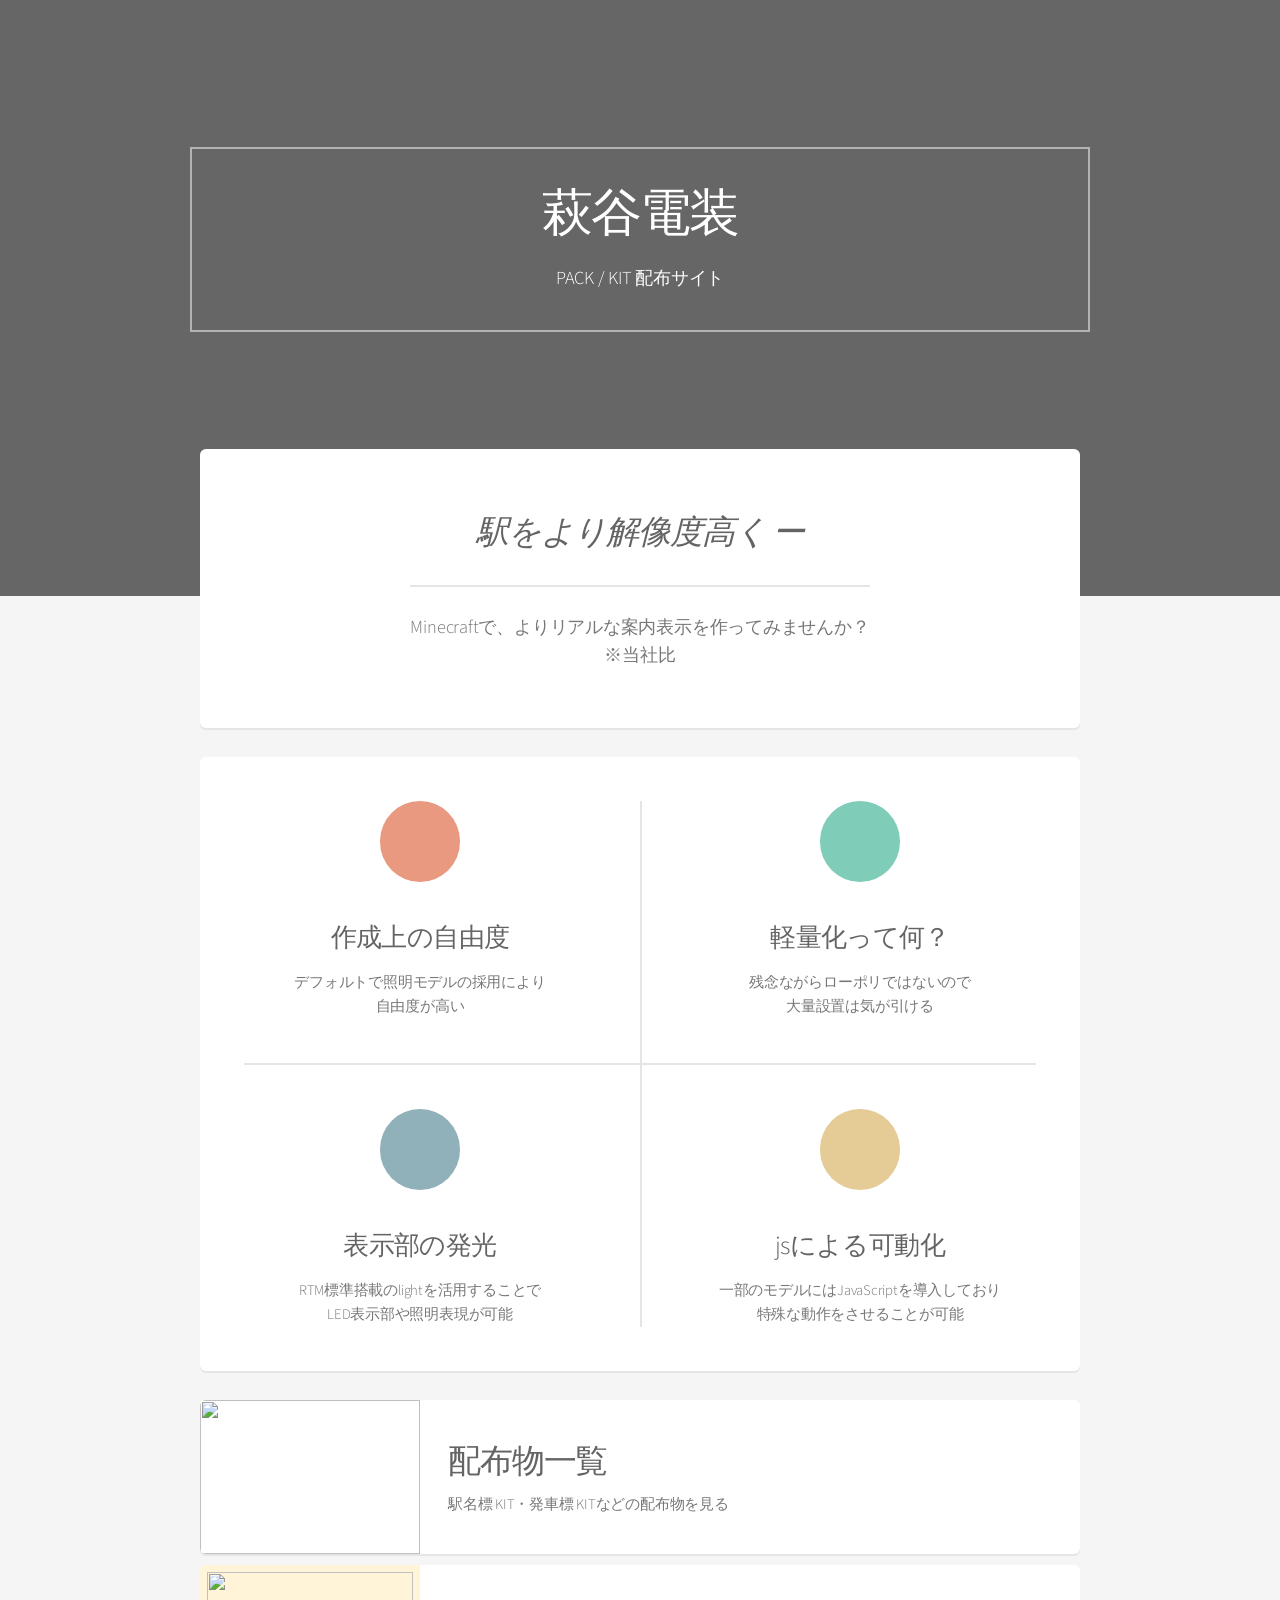
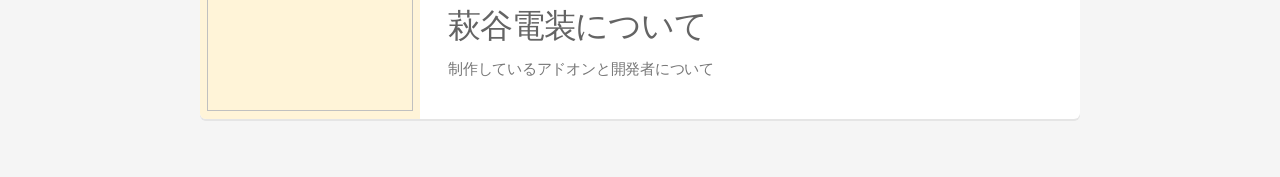
==== commit 1e5a5cec: "配置修正" ====
--- a/index.html
+++ b/index.html
@@ -2,9 +2,9 @@
 <!--
 	Alpha by HTML5 UP
 	html5up.net | @ajlkn
-	Free for personal and commercial use under the CCA 3.0 license (html5up.net/license)
+	CCA 3.0ライセンスの下で個人利用・商用利用が可能 (html5up.net/license)
 -->
-<html>
+<html lang="ja">
 	<head>
 		<title>萩谷電装 | HOME</title>
 		<meta name="description" content="萩谷電装の公式サイトです。RTM Add-onの配布などを行っています。">
@@ -18,10 +18,10 @@
 	<body class="landing is-preload">
 		<div id="page-wrapper">
 
-			<!-- Header -->
+			<!-- ヘッダー -->
 				<div id="header-common"></div>
 
-			<!-- Banner -->
+			<!-- バナー -->
 				<section id="banner">
 				    <div style="padding: 40px 80px; /* 上下、左右*/
 								border: 2px solid rgba(255, 255, 255, 0.5); 
@@ -36,7 +36,7 @@
 				    </div>
 				</section>
 
-			<!-- Main -->
+			<!-- メインコンテンツ -->
 				<section id="main" class="container">
 
 					<section class="box special">
@@ -77,42 +77,37 @@
 						</div>
 					</section>
 
-					<div class="row">
-						<div class="col-6 col-12-narrower">
+					<a class="box page-card" href="releases.html">
+						<span class="page-card-image">
+							<img src="images/pic02.jpg" alt="" />
+						</span>
+						<div>
+							<h2>配布物一覧</h2>
+							<p>駅名標 KIT・発車標 KITなどの配布物を見る</p>
+						</div>
+						<span class="icon solid fa-chevron-right" aria-hidden="true"></span>
+					</a>
 
-							<section class="box special">
-								<span class="image featured"><img src="images/pic02.jpg" alt="" /></span>
-								<h3>駅名標 KIT</h3>
-								<p>駅名標3種･差分多数<br>2025-7-13公開<br>最終更新 : 2026-7-13</p>
-								<ul class="actions special">
-									<li><a href="namesign.html" class="button alt">Learn More</a></li>
-								</ul>
-							</section>
-
+					<a class="box page-card" href="about.html">
+						<span class="page-card-image page-card-image-profile">
+							<img src="images/yellowmqo.png" alt="" />
+						</span>
+						<div>
+							<h2>萩谷電装について</h2>
+							<p>制作しているアドオンと開発者について</p>
 						</div>
-						<div class="col-6 col-12-narrower">
-
-							<section class="box special">
-								<span class="image featured"><img src="images/pic03.jpg" alt="" /></span>
-								<h3>発車標 KIT</h3>
-								<p>全3種+おまけパーツ付き<br>2026-7-13公開<br>最終更新 : ---</p>
-								<ul class="actions special">
-									<li><a href="depsign.html" class="button alt">Learn More</a></li>
-								</ul>
-							</section>
-
-						</div>
-					</div>
+						<span class="icon solid fa-chevron-right" aria-hidden="true"></span>
+					</a>
 
 				</section>
 
 
-			<!-- Footer -->
+			<!-- フッター -->
 				<div id="footer-common"></div>
 
 		</div>
 
-		<!-- Scripts -->
+		<!-- スクリプト -->
 			<script src="assets/js/common.js"></script>
 			<script src="assets/js/jquery.min.js"></script>
 			<script src="assets/js/jquery.dropotron.min.js"></script>
--- a/assets/css/main.css
+++ b/assets/css/main.css
@@ -2366,6 +2366,70 @@
 
 			
 			
+
+	.box.page-card {
+		display: grid;
+		grid-template-columns: 25% minmax(0, 1fr) auto;
+		align-items: center;
+		gap: clamp(0.75rem, 2.5vw, 1.75rem);
+		min-height: clamp(8rem, 12vw, 11rem);
+		margin-bottom: 0;
+		padding: 0;
+		overflow: hidden;
+		border-bottom: 0;
+		color: inherit;
+	}
+
+	.box.page-card + .page-card {
+		margin-top: 0.75em;
+	}
+
+	.page-card-image {
+		position: relative;
+		align-self: stretch;
+	}
+
+	.page-card-image img {
+		position: absolute;
+		inset: 0;
+		width: 100%;
+		height: 100%;
+		object-fit: cover;
+	}
+
+	.page-card-image-profile {
+		background: #fff4d8;
+	}
+
+	.page-card-image-profile img {
+		padding: 0.5em;
+		object-fit: contain;
+	}
+
+	.page-card > div {
+		padding: 1em 0;
+	}
+
+	.page-card > .icon {
+		margin-right: clamp(0.75rem, 2.5vw, 1.75rem);
+	}
+
+	.box.page-card h2 {
+		margin: 0 0 0.2em;
+	}
+
+	.box.page-card p {
+		margin: 0;
+	}
+
+	.box.page-card:hover {
+		background-color: #fff8ed;
+	}
+
+	.box.page-card:focus-visible {
+		outline: 2px solid #595959;
+		outline-offset: -2px;
+	}
 
 /* Icon */
 
@@ -4005,6 +4069,10 @@
 						margin-top: 3em;
 					}
 
+			.box.page-card {
+				padding: 0 !important;
+			}
+
 		/* Banner */
 
 			#banner {
